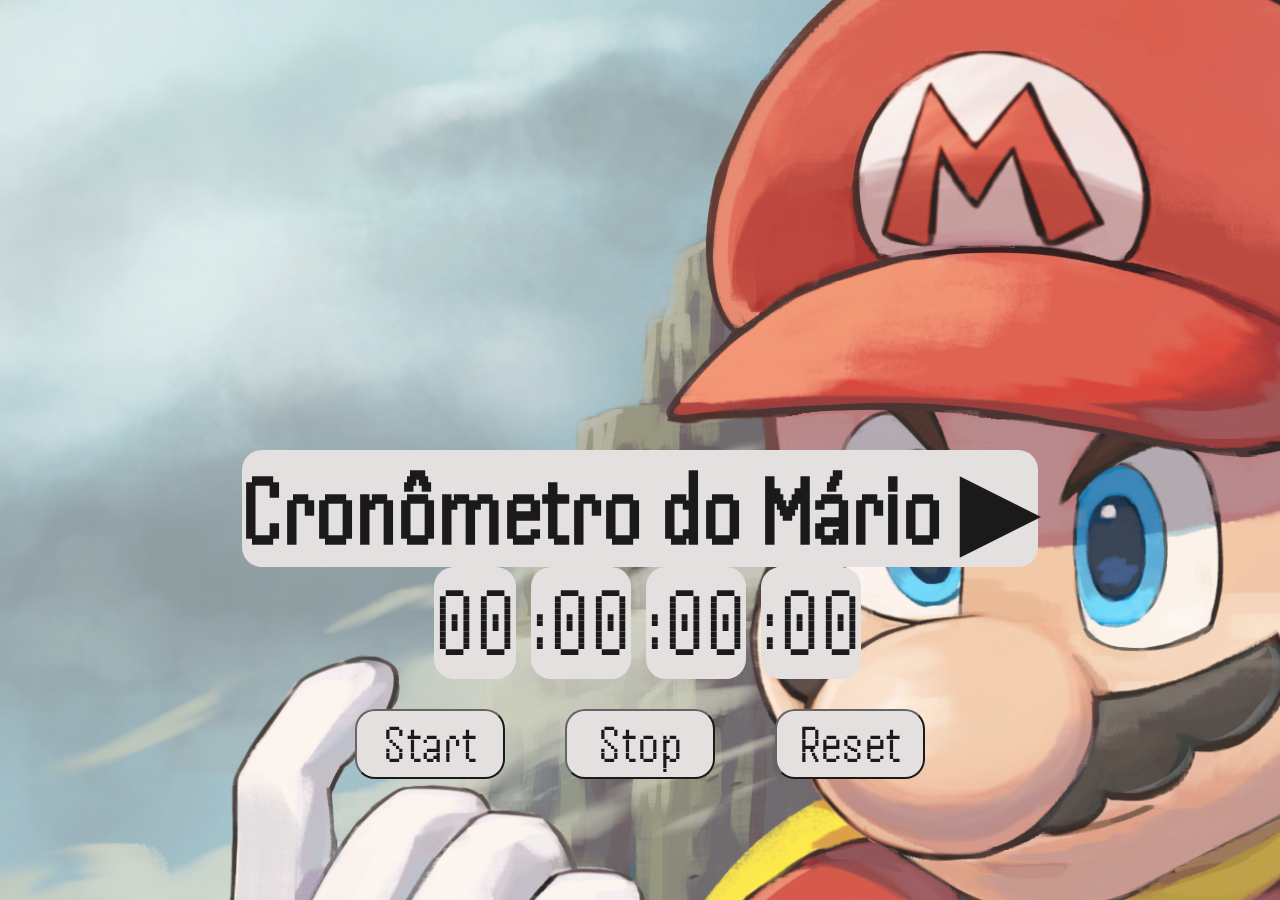
==== indexx.html @ 2a0a7d66 "Projeto-cronômetro-do-mário~" ====
<!DOCTYPE html>
<html lang="pt-br">

<head>
    <meta charset="UTF-8">
    <meta name="viewport" content="width=device-width, initial-scale=1.0">
    <title>Document</title>
    <link rel="stylesheet" href="./style.css">
    <link rel="preconnect" href="https://fonts.googleapis.com">
    <link rel="preconnect" href="https://fonts.gstatic.com" crossorigin>
    <link href="https://fonts.googleapis.com/css2?family=Handjet:wght@500&display=swap" rel="stylesheet">
</head>

<body>
    <div class="background">
        <div class="tudo">
            <h1> Cronômetro do Mário ▶</h1>
            <div class="numbers">
                <span id="hour">00</span>
                <span id="minute">:00</span>
                <span id="second">:00</span>
                <span id="millisecond">:00</span>
            </div>                      
        </div>
        <div class="buttons">
            <button onclick="start()"> Start </button>
            <button onclick="stop()"> Stop</button>
            <button onclick="reset()"> Reset</button>
        </div>
    </div>
</body>

<script>
    let hour = 0
    let minute = 0
    let second = 0
    let millisecond = 0
    let cron



    function start() {
        stop()
        cron = setInterval(() => {
            timer()
        }, 10)
    }
    function stop() {
        clearInterval(cron)
    }

    function reset() {
        hour = 0
        minute = 0
        second = 0
        millisecond = 0
        document.getElementById('hour').innerText = '00'
        document.getElementById('minute').innerText = ':00'
        document.getElementById('second').innerText = ':00'
        document.getElementById('millisecond').innerText = ':00'
    }

    function timer() {
        if ((millisecond += 10) == 1000) {
            millisecond = 0;
            second++;
        }
        if (second == 60) {
            second = 0;
            minute++;
        }
        if (minute == 60) {
            minute = 0;
            hour++;
        }
        document.getElementById('hour').innerText = returnData(hour);
        document.getElementById('minute').innerText = returnData(minute);
        document.getElementById('second').innerText = returnData(second);
        document.getElementById('millisecond').innerText = returnData(millisecond);
    }

    function returnData(input) {
        return input > 10 ? input : `0${input}`
    }

</script>
---- style.css ----
* {
    font-family: 'Handjet', cursive;
    padding: 0;
    margin: 0;
    box-sizing: border-box;
}

body {
    width: 100vh;
    height: 50vw;
}

.background {
    background-image: url(./assets/1315439.png);
    filter: opacity(90%);
    width: 100%;
    height: 100%;
    position: absolute;
}

.tudo {
    position: relative;
    display: flex;
    align-items: center;
    justify-content: center;
    top: 50%;
    flex-direction: column;
}

.numbers {
    display: flex;
}

h1 {
    display: block;
    background-color: #e2dddd;
    font-size: 100px;
    border-radius: 20px;
}

span {
    display: block;
    background-color:#e2dddd;
    font-size: 100px;
    margin-left: 15px;
    border-radius: 20px;

}

.buttons{
    position: relative;
    display: flex;
    align-items: center;
    justify-content: center;
    top: 50%;
    flex-direction:row;
    
}

button{
    width: 150px;
    height: 70px;
    margin: 30px 30px;
    font-size: 55px;
    border-radius: 20px;
    cursor: pointer;
    background-color:#e2dddd;
}

button:hover{
    background: rgb(241, 13, 13);

}

button:active{
    opacity: 0.6;
}
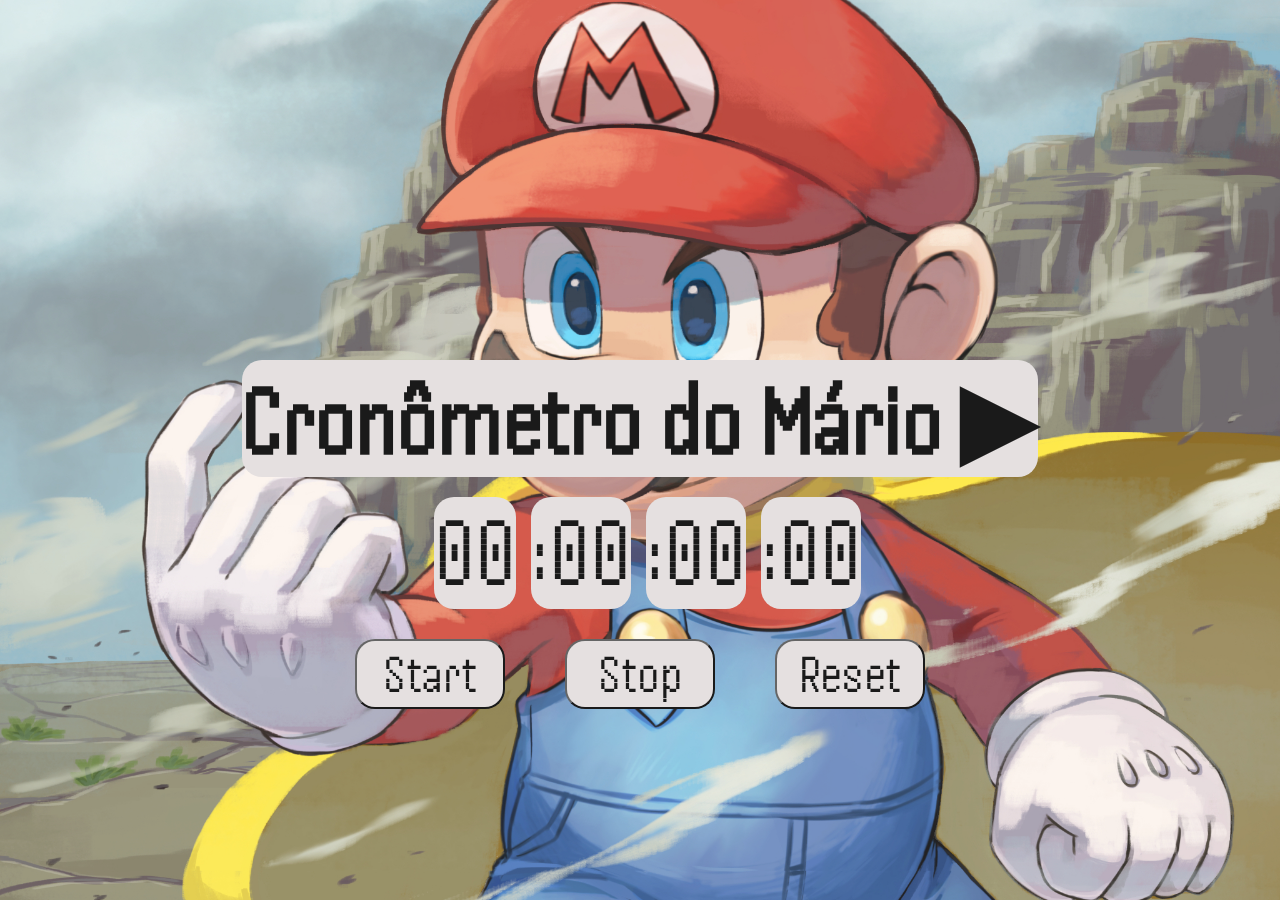
==== commit 274f0402: "Foi adicionado a versão mobile" ====
--- a/indexx.html
+++ b/indexx.html
@@ -21,12 +21,13 @@
                 <span id="second">:00</span>
                 <span id="millisecond">:00</span>
             </div>                      
-        </div>
+       
         <div class="buttons">
             <button onclick="start()"> Start </button>
             <button onclick="stop()"> Stop</button>
             <button onclick="reset()"> Reset</button>
         </div>
+    </div>
     </div>
 </body>
 
--- a/style.css
+++ b/style.css
@@ -5,9 +5,12 @@
     box-sizing: border-box;
 }
 
-body {
-    width: 100vh;
-    height: 50vw;
+html {
+    min-height: 100%;
+    min-width: 100%;
+    background-position: center center;
+    background-repeat: no-repeat;
+    background-size: cover;
 }
 
 .background {
@@ -16,6 +19,11 @@
     width: 100%;
     height: 100%;
     position: absolute;
+    background-size: cover;
+    min-height: 100%;
+    min-width: 100%;
+    background-position: center center;
+    background-repeat: no-repeat;
 }
 
 .tudo {
@@ -23,7 +31,7 @@
     display: flex;
     align-items: center;
     justify-content: center;
-    top: 50%;
+    top: 40%;
     flex-direction: column;
 }
 
@@ -36,43 +44,66 @@
     background-color: #e2dddd;
     font-size: 100px;
     border-radius: 20px;
+    margin-bottom: 20px;
 }
 
 span {
     display: block;
-    background-color:#e2dddd;
+    background-color: #e2dddd;
     font-size: 100px;
     margin-left: 15px;
     border-radius: 20px;
 
 }
 
-.buttons{
+.buttons {
     position: relative;
     display: flex;
     align-items: center;
     justify-content: center;
     top: 50%;
-    flex-direction:row;
-    
+    flex-direction: row;
+
 }
 
-button{
+button {
     width: 150px;
     height: 70px;
     margin: 30px 30px;
     font-size: 55px;
     border-radius: 20px;
     cursor: pointer;
-    background-color:#e2dddd;
+    background-color: #e2dddd;
 }
 
-button:hover{
+button:hover {
     background: rgb(241, 13, 13);
 
 }
 
-button:active{
+button:active {
     opacity: 0.6;
 }
 
+@media screen and (max-width: 900px) {
+
+    h1 {
+        font-size: 40px;
+        margin-bottom: 20px;
+    }
+
+    button {
+        margin: 10px 10px;
+        width: auto;
+        height: 70px;
+    }
+
+    span {
+        font-size: 50px;
+    }
+
+    .tudo {
+        top: 40%;
+    }
+
+}